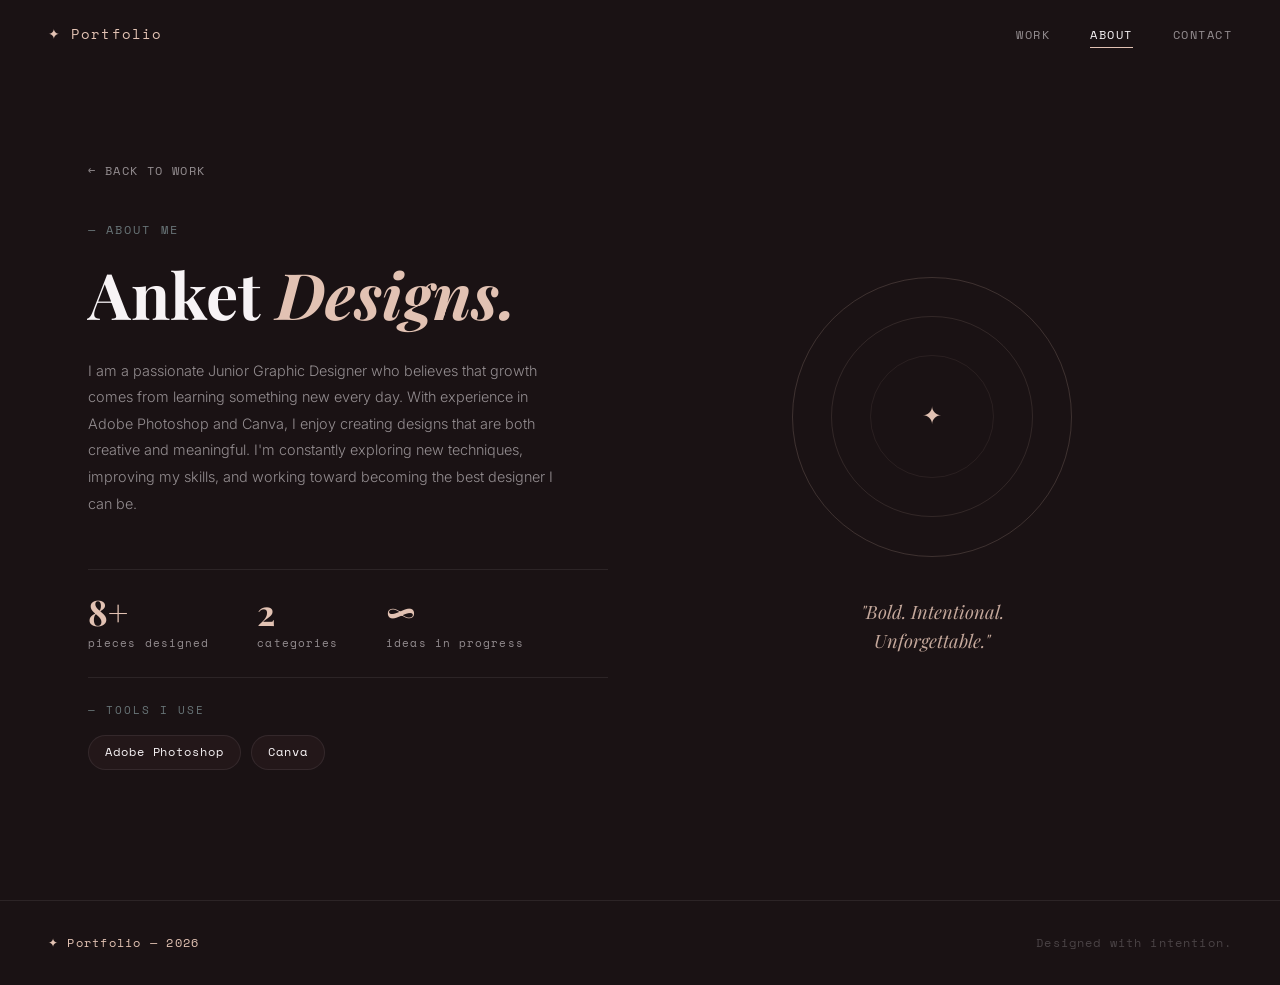
==== pages/about.html @ bacd93e0 "graphics portifolio Vol.2" ====
<!DOCTYPE html>
<html lang="en">
<head>
  <meta charset="UTF-8" />
  <meta name="viewport" content="width=device-width, initial-scale=1.0" />
  <title>About — Aster Teshome</title>
  <link rel="icon" type="image/webp" href="../images/Favicon.webp" />
  <link rel="preconnect" href="https://fonts.googleapis.com" />
  <link rel="preconnect" href="https://fonts.gstatic.com" crossorigin />
  <link href="https://fonts.googleapis.com/css2?family=Playfair+Display:ital,wght@0,400;0,700;1,400&family=Space+Mono:wght@400;700&family=Inter:wght@300;400;500&display=swap" rel="stylesheet" />
  <link rel="stylesheet" href="style.css" />
  <link rel="stylesheet" href="about.css" />
</head>
<body>

  <!-- NAV -->
  <nav class="nav" id="nav">
    <a href="../index.html" class="nav-logo">✦ Portfolio</a>
    <div class="nav-links">
      <a href="../index.html" class="nav-link">Work</a>
      <a href="about.html" class="nav-link active">About</a>
      <a href="contact.html" class="nav-link">Contact</a>
    </div>
    <button class="nav-toggle" id="navToggle" aria-label="Toggle menu">
      <span></span><span></span><span></span>
    </button>
  </nav>

  <!-- ABOUT HERO -->
  <section class="about-hero">

    <!-- Left column -->
    <div class="about-left">

      <a href="../index.html" class="page-back fade-in">← Back to work</a>

      <p class="about-eyebrow fade-in">— About me</p>

      <h1 class="about-headline fade-in">
        Anket <em>Designs.</em>
      </h1>

      <p class="about-bio fade-in">
        I am a passionate Junior Graphic Designer who believes that growth comes from learning something new every day. With experience in Adobe Photoshop and Canva, I enjoy creating designs that are both creative and meaningful. I'm constantly exploring new techniques, improving my skills, and working toward becoming the best designer I can be.
      </p>

      <!-- Stats -->
      <div class="about-rule fade-in"></div>

      <div class="about-stats fade-in">
        <div class="stat">
          <span class="stat-number">8+</span>
          <span class="stat-label">Pieces designed</span>
        </div>
        <div class="stat">
          <span class="stat-number">2</span>
          <span class="stat-label">Categories</span>
        </div>
        <div class="stat">
          <span class="stat-number">∞</span>
          <span class="stat-label">Ideas in progress</span>
        </div>
      </div>

      <div class="about-rule fade-in"></div>

      <!-- Tools -->
      <div class="about-tools fade-in">
        <p class="tools-label">— Tools I use</p>
        <div class="tools-list">
          <span class="tool-pill">Adobe Photoshop</span>
          <span class="tool-pill">Canva</span>
        </div>
      </div>

    </div>

    <!-- Right column -->
    <div class="about-right fade-in">
      <div class="about-orb">
        <div class="orb-ring orb-ring--1"></div>
        <div class="orb-ring orb-ring--2"></div>
        <div class="orb-ring orb-ring--3"></div>
        <span class="orb-star">✦</span>
      </div>
      <p class="about-quote">"Bold. Intentional.<br />Unforgettable."</p>
    </div>

  </section>

  <!-- FOOTER -->
  <footer class="footer">
    <div class="footer-inner">
      <span class="footer-logo">✦ Portfolio — 2026</span>
      <span class="footer-tagline">Designed with intention.</span>
    </div>
  </footer>

  <script src="script.js"></script>
  <script src="about.js"></script>
</body>
</html>
---- pages/style.css ----
/* =============================================
   ASTER TESHOME — GRAPHIX PORTFOLIO
   Global Styles
   ============================================= */

*, *::before, *::after {
  box-sizing: border-box;
  margin: 0;
  padding: 0;
}

:root {
  --bg: #1a1214;
  --bg-2: #201618;
  --bg-card: #231719;
  --border: rgba(247, 243, 245, 0.08);
  --border-hover: rgba(226, 194, 179, 0.45);
  --cream: #F7F3F5;
  --blush: #E2C2B3;
  --slate: #687477;
  --dark: #403234;
  --white: #F7F3F5;
  --white-dim: rgba(247, 243, 245, 0.55);
  --white-faint: rgba(247, 243, 245, 0.22);
  --accent: #E2C2B3;
  --accent-dark: #c9a08e;
  --font-serif: 'Playfair Display', Georgia, serif;
  --font-mono: 'Space Mono', 'Courier New', monospace;
  --font-sans: 'Inter', system-ui, sans-serif;
  --radius: 2px;
  --transition: 0.35s cubic-bezier(0.4, 0, 0.2, 1);
}

html {
  scroll-behavior: smooth;
}

body {
  background-color: var(--bg);
  color: var(--white);
  font-family: var(--font-sans);
  font-weight: 300;
  line-height: 1.6;
  min-height: 100vh;
  overflow-x: hidden;
}

a {
  color: inherit;
  text-decoration: none;
}

img {
  display: block;
  max-width: 100%;
}

/* =============================================
   SCROLLBAR
   ============================================= */
::-webkit-scrollbar { width: 6px; }
::-webkit-scrollbar-track { background: var(--bg); }
::-webkit-scrollbar-thumb { background: var(--slate); border-radius: 3px; }

/* =============================================
   NAV
   ============================================= */
.nav {
  position: fixed;
  top: 0;
  left: 0;
  right: 0;
  z-index: 100;
  display: flex;
  align-items: center;
  justify-content: space-between;
  padding: 1.5rem 3rem;
  background: transparent;
  transition: background var(--transition), padding var(--transition);
}

.nav.scrolled {
  background: rgba(26, 18, 20, 0.92);
  backdrop-filter: blur(12px);
  -webkit-backdrop-filter: blur(12px);
  padding: 1rem 3rem;
  border-bottom: 1px solid var(--border);
}

.nav-logo {
  font-family: var(--font-mono);
  font-size: 0.85rem;
  letter-spacing: 0.08em;
  color: var(--accent);
  transition: opacity var(--transition);
}
.nav-logo:hover { opacity: 0.7; }

.nav-links {
  display: flex;
  gap: 2.5rem;
}

.nav-link {
  font-family: var(--font-mono);
  font-size: 0.78rem;
  letter-spacing: 0.12em;
  text-transform: uppercase;
  color: var(--white-dim);
  transition: color var(--transition);
  position: relative;
}
.nav-link::after {
  content: '';
  position: absolute;
  bottom: -3px;
  left: 0;
  width: 0;
  height: 1px;
  background: var(--accent);
  transition: width var(--transition);
}
.nav-link:hover,
.nav-link.active {
  color: var(--white);
}
.nav-link:hover::after,
.nav-link.active::after {
  width: 100%;
}

.nav-toggle {
  display: none;
  flex-direction: column;
  gap: 5px;
  background: none;
  border: none;
  cursor: pointer;
  padding: 4px;
}
.nav-toggle span {
  display: block;
  width: 24px;
  height: 1px;
  background: var(--white);
  transition: transform var(--transition), opacity var(--transition);
}

/* =============================================
   HERO
   ============================================= */
.hero {
  min-height: 100vh;
  display: flex;
  flex-direction: column;
  justify-content: center;
  align-items: center;
  text-align: center;
  padding: 8rem 3rem 5rem;
  position: relative;
}

.hero::before {
  content: '';
  position: absolute;
  inset: 0;
  background: radial-gradient(ellipse 70% 60% at 50% 40%, rgba(226, 194, 179, 0.06) 0%, transparent 70%);
  pointer-events: none;
}

.hero-eyebrow {
  display: flex;
  align-items: center;
  gap: 0.75rem;
  font-family: var(--font-mono);
  font-size: 0.78rem;
  letter-spacing: 0.14em;
  text-transform: uppercase;
  color: var(--slate);
  margin-bottom: 1.75rem;
}
.dot {
  width: 6px;
  height: 6px;
  border-radius: 50%;
  background: var(--accent);
  flex-shrink: 0;
  animation: pulse 2.5s ease-in-out infinite;
}
@keyframes pulse {
  0%, 100% { opacity: 1; transform: scale(1); }
  50% { opacity: 0.4; transform: scale(0.7); }
}

.hero-title {
  font-family: var(--font-serif);
  font-size: clamp(3rem, 8vw, 7.5rem);
  font-weight: 700;
  line-height: 1.08;
  letter-spacing: -0.02em;
  color: var(--cream);
  margin-bottom: 1.75rem;
  max-width: 14ch;
}
.hero-title em {
  font-style: italic;
  color: var(--blush);
}

.hero-sub {
  font-size: clamp(0.95rem, 1.5vw, 1.1rem);
  color: var(--white-dim);
  line-height: 1.75;
  max-width: 52ch;
  margin-bottom: 3rem;
}

.hero-cta {
  display: flex;
  align-items: center;
  justify-content: center;
  gap: 2.5rem;
}

.btn {
  display: inline-block;
  font-family: var(--font-mono);
  font-size: 0.78rem;
  letter-spacing: 0.12em;
  text-transform: uppercase;
  padding: 0.9rem 2rem;
  border: 1px solid;
  transition: background var(--transition), color var(--transition), border-color var(--transition);
  cursor: pointer;
}

.btn-primary {
  background: var(--blush);
  color: var(--dark);
  border-color: var(--blush);
}
.btn-primary:hover {
  background: transparent;
  color: var(--blush);
}

.btn-secondary {
  background: transparent;
  color: var(--white);
  border-color: var(--border);
}
.btn-secondary:hover {
  border-color: var(--blush);
  color: var(--blush);
}

.scroll-hint {
  font-family: var(--font-mono);
  font-size: 0.75rem;
  letter-spacing: 0.1em;
  color: var(--white-faint);
}

/* =============================================
   WORK SECTION
   ============================================= */
.work {
  padding: 5rem 3rem 8rem;
  max-width: 1200px;
  margin: 0 auto;
}

.section-label {
  font-family: var(--font-mono);
  font-size: 0.72rem;
  letter-spacing: 0.16em;
  text-transform: uppercase;
  color: var(--slate);
  margin-bottom: 1.2rem;
}

.section-title {
  font-family: var(--font-serif);
  font-size: clamp(2rem, 4vw, 3.2rem);
  font-weight: 400;
  color: var(--cream);
  margin-bottom: 4rem;
}

.cards {
  display: grid;
  grid-template-columns: repeat(auto-fit, minmax(320px, 1fr));
  gap: 1.5rem;
}

.card {
  display: block;
  background: var(--bg-card);
  border: 1px solid var(--border);
  padding: 3rem 2.5rem;
  transition: border-color var(--transition), background var(--transition), transform var(--transition);
  position: relative;
  overflow: hidden;
}
.card::before {
  content: '';
  position: absolute;
  bottom: 0;
  left: 0;
  right: 0;
  height: 2px;
  background: var(--blush);
  transform: scaleX(0);
  transform-origin: left;
  transition: transform var(--transition);
}
.card:hover {
  border-color: var(--border-hover);
  background: #2a1d1f;
  transform: translateY(-4px);
}
.card:hover::before {
  transform: scaleX(1);
}

.card-number {
  font-family: var(--font-mono);
  font-size: 0.72rem;
  letter-spacing: 0.14em;
  color: var(--slate);
  margin-bottom: 2rem;
}

.card-title {
  font-family: var(--font-serif);
  font-size: 1.55rem;
  font-weight: 700;
  color: var(--cream);
  line-height: 1.2;
  margin-bottom: 1rem;
}

.card-desc {
  font-size: 0.88rem;
  color: var(--white-dim);
  line-height: 1.7;
  margin-bottom: 2rem;
}

.card-meta {
  display: flex;
  justify-content: space-between;
  align-items: center;
}

.card-count {
  font-family: var(--font-mono);
  font-size: 0.72rem;
  letter-spacing: 0.1em;
  color: var(--white-faint);
}

.card-cta {
  font-family: var(--font-mono);
  font-size: 0.75rem;
  letter-spacing: 0.1em;
  color: var(--blush);
  transition: letter-spacing var(--transition);
}
.card:hover .card-cta {
  letter-spacing: 0.18em;
}

/* =============================================
   FOOTER
   ============================================= */
.footer {
  border-top: 1px solid var(--border);
  padding: 2rem 3rem;
}
.footer-inner {
  max-width: 1200px;
  margin: 0 auto;
  display: flex;
  justify-content: space-between;
  align-items: center;
}
.footer-logo {
  font-family: var(--font-mono);
  font-size: 0.78rem;
  letter-spacing: 0.1em;
  color: var(--blush);
}
.footer-tagline {
  font-family: var(--font-mono);
  font-size: 0.72rem;
  letter-spacing: 0.1em;
  color: var(--white-faint);
}

/* =============================================
   PAGE HEADER (shared across sub-pages)
   ============================================= */
.page-header {
  padding: 10rem 3rem 5rem;
  max-width: 1200px;
  margin: 0 auto;
}
.page-back {
  display: inline-flex;
  align-items: center;
  gap: 0.5rem;
  font-family: var(--font-mono);
  font-size: 0.72rem;
  letter-spacing: 0.12em;
  text-transform: uppercase;
  color: var(--white-dim);
  margin-bottom: 2.5rem;
  transition: color var(--transition);
}
.page-back:hover { color: var(--blush); }

.page-eyebrow {
  font-family: var(--font-mono);
  font-size: 0.72rem;
  letter-spacing: 0.16em;
  text-transform: uppercase;
  color: var(--slate);
  margin-bottom: 1rem;
}

.page-title {
  font-family: var(--font-serif);
  font-size: clamp(2.5rem, 6vw, 5.5rem);
  font-weight: 700;
  line-height: 1.08;
  color: var(--cream);
  margin-bottom: 1.5rem;
}
.page-title em {
  font-style: italic;
  color: var(--blush);
}

.page-desc {
  font-size: 1rem;
  color: var(--white-dim);
  max-width: 55ch;
  line-height: 1.75;
}

/* =============================================
   GALLERY GRID (shared)
   ============================================= */
.gallery-section {
  padding: 0 3rem 8rem;
  max-width: 1200px;
  margin: 0 auto;
}

.gallery-grid {
  display: grid;
  grid-template-columns: repeat(auto-fill, minmax(340px, 1fr));
  gap: 12px;
  background: transparent;
}

.gallery-item {
  background: var(--bg-card);
  position: relative;
  overflow: hidden;
  cursor: pointer;
  aspect-ratio: 4 / 3;
}
.gallery-item img {
  width: 100%;
  height: 100%;
  object-fit: cover;
  transition: transform 0.6s cubic-bezier(0.4, 0, 0.2, 1), filter 0.6s ease;
  filter: saturate(0.85);
}
.gallery-item:hover img {
  transform: scale(1.05);
  filter: saturate(1);
}
.gallery-item-overlay {
  position: absolute;
  inset: 0;
  background: linear-gradient(to top, rgba(0,0,0,0.85) 0%, transparent 50%);
  opacity: 0;
  transition: opacity var(--transition);
  display: flex;
  flex-direction: column;
  justify-content: flex-end;
  padding: 1.75rem;
}
.gallery-item:hover .gallery-item-overlay {
  opacity: 1;
}
.gallery-item-title {
  font-family: var(--font-serif);
  font-size: 1rem;
  color: var(--cream);
  line-height: 1.35;
  margin-bottom: 0.35rem;
}
.gallery-item-tag {
  font-family: var(--font-mono);
  font-size: 0.65rem;
  letter-spacing: 0.12em;
  text-transform: uppercase;
  color: var(--blush);
}

/* =============================================
   LIGHTBOX
   ============================================= */
.lightbox {
  position: fixed;
  inset: 0;
  z-index: 200;
  background: rgba(64, 50, 52, 0.92);
  display: flex;
  align-items: center;
  justify-content: center;
  opacity: 0;
  pointer-events: none;
  transition: opacity 0.3s ease;
}
.lightbox.active {
  opacity: 1;
  pointer-events: all;
}
.lightbox-img {
  max-width: 90vw;
  max-height: 85vh;
  object-fit: contain;
  border: 1px solid rgba(247, 243, 245, 0.2);
}
.lightbox-close {
  position: absolute;
  top: 1.5rem;
  right: 2rem;
  font-family: var(--font-mono);
  font-size: 1.5rem;
  color: var(--bg);
  background: none;
  border: none;
  cursor: pointer;
  transition: color var(--transition);
}
.lightbox-close:hover { color: var(--blush); }
.lightbox-caption {
  position: absolute;
  bottom: 2rem;
  left: 50%;
  transform: translateX(-50%);
  font-family: var(--font-mono);
  font-size: 0.75rem;
  letter-spacing: 0.1em;
  color: rgba(247, 243, 245, 0.6);
  text-align: center;
  max-width: 60ch;
}
.lightbox-nav {
  position: absolute;
  top: 50%;
  transform: translateY(-50%);
  font-family: var(--font-mono);
  font-size: 1.2rem;
  color: rgba(247, 243, 245, 0.6);
  background: none;
  border: none;
  cursor: pointer;
  transition: color var(--transition);
  padding: 1rem;
}
.lightbox-nav:hover { color: var(--blush); }
.lightbox-prev { left: 1.5rem; }
.lightbox-next { right: 1.5rem; }

/* =============================================
   ABOUT PAGE
   ============================================= */
.about-grid {
  display: grid;
  grid-template-columns: 1fr 1fr;
  gap: 5rem;
  padding: 0 3rem 8rem;
  max-width: 1200px;
  margin: 0 auto;
  align-items: start;
}

.about-text h2 {
  font-family: var(--font-serif);
  font-size: 2rem;
  font-weight: 700;
  color: var(--cream);
  margin-bottom: 1.5rem;
}
.about-text p {
  font-size: 0.95rem;
  color: var(--white-dim);
  line-height: 1.85;
  margin-bottom: 1.25rem;
}
.about-text .gold-rule {
  width: 40px;
  height: 1px;
  background: var(--blush);
  margin: 2rem 0;
}

.about-skills h3 {
  font-family: var(--font-mono);
  font-size: 0.72rem;
  letter-spacing: 0.16em;
  text-transform: uppercase;
  color: var(--slate);
  margin-bottom: 1.5rem;
}
.skill-list {
  list-style: none;
  display: flex;
  flex-direction: column;
  gap: 0.75rem;
}
.skill-list li {
  display: flex;
  align-items: center;
  gap: 0.75rem;
  font-size: 0.88rem;
  color: var(--white-dim);
}
.skill-list li::before {
  content: '—';
  color: var(--gold);
  font-family: var(--font-mono);
  font-size: 0.75rem;
}

/* =============================================
   CONTACT PAGE
   ============================================= */
.contact-grid {
  display: grid;
  grid-template-columns: 1fr 1fr;
  gap: 5rem;
  padding: 0 3rem 8rem;
  max-width: 1200px;
  margin: 0 auto;
}

.contact-info h2 {
  font-family: var(--font-serif);
  font-size: 1.75rem;
  font-weight: 700;
  color: var(--cream);
  margin-bottom: 1.25rem;
}
.contact-info p {
  font-size: 0.9rem;
  color: var(--white-dim);
  line-height: 1.8;
  margin-bottom: 2rem;
}
.contact-links {
  display: flex;
  flex-direction: column;
  gap: 1rem;
}
.contact-link {
  display: flex;
  align-items: center;
  gap: 0.75rem;
  font-family: var(--font-mono);
  font-size: 0.78rem;
  letter-spacing: 0.08em;
  color: var(--white-dim);
  transition: color var(--transition);
}
.contact-link:hover { color: var(--blush); }
.contact-link-icon {
  font-size: 1rem;
}

.contact-form {
  display: flex;
  flex-direction: column;
  gap: 1.25rem;
}

.form-group {
  display: flex;
  flex-direction: column;
  gap: 0.5rem;
}
.form-group label {
  font-family: var(--font-mono);
  font-size: 0.68rem;
  letter-spacing: 0.14em;
  text-transform: uppercase;
  color: var(--white-dim);
}
.form-group input,
.form-group textarea {
  background: var(--bg-card);
  border: 1px solid var(--border);
  color: var(--cream);
  font-family: var(--font-sans);
  font-size: 0.9rem;
  padding: 0.9rem 1.1rem;
  outline: none;
  resize: none;
  transition: border-color var(--transition);
}
.form-group input::placeholder,
.form-group textarea::placeholder {
  color: var(--white-faint);
}
.form-group input:focus,
.form-group textarea:focus {
  border-color: var(--blush);
}
.form-group textarea {
  min-height: 140px;
}

.form-submit {
  align-self: flex-start;
  margin-top: 0.5rem;
}

.form-msg {
  font-family: var(--font-mono);
  font-size: 0.75rem;
  letter-spacing: 0.08em;
  display: none;
}
.form-msg.success { color: #7ec897; }
.form-msg.error { color: #e07a7a; }

/* =============================================
   RESPONSIVE
   ============================================= */
.break-lg { display: block; }

@media (max-width: 900px) {
  .about-grid,
  .contact-grid {
    grid-template-columns: 1fr;
    gap: 3rem;
  }
  .break-lg { display: none; }
}

@media (max-width: 768px) {
  .nav { padding: 1.25rem 1.5rem; }
  .nav.scrolled { padding: 0.9rem 1.5rem; }
  .nav-links { display: none; }
  .nav-toggle { display: flex; }

  .hero { padding: 7rem 1.5rem 4rem; }
  .work { padding: 4rem 1.5rem 6rem; }
  .gallery-section,
  .about-grid,
  .contact-grid,
  .page-header { padding-left: 1.5rem; padding-right: 1.5rem; }
  .footer { padding: 1.5rem; }
  .footer-inner { flex-direction: column; gap: 0.5rem; text-align: center; }
  .hero-cta { flex-direction: column; align-items: center; gap: 1rem; }
  .gallery-grid { grid-template-columns: 1fr; }
}

/* Mobile nav open state */
.nav-open .nav-links {
  display: flex;
  flex-direction: column;
  position: fixed;
  inset: 0;
  background: var(--bg);
  justify-content: center;
  align-items: center;
  gap: 2.5rem;
  z-index: 90;
}
.nav-open .nav-link {
  font-size: 1.1rem;
}
.nav-open .nav-toggle span:nth-child(1) {
  transform: translateY(6px) rotate(45deg);
}
.nav-open .nav-toggle span:nth-child(2) {
  opacity: 0;
}
.nav-open .nav-toggle span:nth-child(3) {
  transform: translateY(-6px) rotate(-45deg);
}

/* =============================================
   FADE-IN ANIMATION
   ============================================= */
.fade-in {
  opacity: 0;
  transform: translateY(24px);
  transition: opacity 0.7s ease, transform 0.7s ease;
}
.fade-in.visible {
  opacity: 1;
  transform: none;
}
---- pages/about.css ----
/* =============================================
   ABOUT PAGE
   ============================================= */

.about-hero {
  min-height: 100vh;
  display: grid;
  grid-template-columns: 1fr 1fr;
  gap: 4rem;
  align-items: center;
  padding: 8rem 3rem 6rem;
  max-width: 1200px;
  margin: 0 auto;
}

/* ── Left column ── */
.about-left {
  display: flex;
  flex-direction: column;
  gap: 0;
}

.about-left .page-back {
  margin-bottom: 2.5rem;
}

.about-eyebrow {
  font-family: var(--font-mono);
  font-size: 0.72rem;
  letter-spacing: 0.18em;
  text-transform: uppercase;
  color: var(--slate);
  margin-bottom: 1.25rem;
}

.about-headline {
  font-family: var(--font-serif);
  font-size: clamp(2.6rem, 5vw, 4.5rem);
  font-weight: 700;
  line-height: 1.1;
  color: var(--cream);
  margin-bottom: 1.75rem;
}
.about-headline em {
  font-style: italic;
  color: var(--blush);
}

.about-bio {
  font-size: 0.9rem;
  color: var(--white-dim);
  line-height: 1.85;
  max-width: 54ch;
  margin-bottom: 1.75rem;
}

/* Divider rule */
.about-rule {
  width: 100%;
  height: 1px;
  background: var(--border);
  margin: 1.5rem 0;
}

/* ── Stats ── */
.about-stats {
  display: flex;
  gap: 3rem;
  align-items: flex-start;
}

.stat {
  display: flex;
  flex-direction: column;
  gap: 0.35rem;
}

.stat-number {
  font-family: var(--font-serif);
  font-size: 2.2rem;
  font-weight: 700;
  color: var(--blush);
  line-height: 1;
}

.stat-label {
  font-family: var(--font-mono);
  font-size: 0.68rem;
  letter-spacing: 0.1em;
  color: var(--white-dim);
  text-transform: lowercase;
}

/* ── Tools ── */
.about-tools {
  display: flex;
  flex-direction: column;
  gap: 1rem;
}

.tools-label {
  font-family: var(--font-mono);
  font-size: 0.68rem;
  letter-spacing: 0.18em;
  text-transform: uppercase;
  color: var(--slate);
}

.tools-list {
  display: flex;
  flex-wrap: wrap;
  gap: 0.65rem;
}

.tool-pill {
  font-family: var(--font-mono);
  font-size: 0.72rem;
  letter-spacing: 0.08em;
  color: var(--cream);
  border: 1px solid var(--border);
  padding: 0.45rem 1rem;
  border-radius: 999px;
  background: var(--bg-card);
  transition: border-color var(--transition), color var(--transition);
}
.tool-pill:hover {
  border-color: var(--blush);
  color: var(--blush);
}

/* ── Right column — orb ── */
.about-right {
  display: flex;
  flex-direction: column;
  align-items: center;
  gap: 2.5rem;
}

.about-orb {
  position: relative;
  width: 280px;
  height: 280px;
  display: flex;
  align-items: center;
  justify-content: center;
  flex-shrink: 0;
}

.orb-ring {
  position: absolute;
  border-radius: 50%;
  border: 1px solid rgba(226, 194, 179, 0.18);
}
.orb-ring--1 { width: 100%; height: 100%; }
.orb-ring--2 { width: 72%;  height: 72%;  border-color: rgba(226, 194, 179, 0.12); }
.orb-ring--3 { width: 44%;  height: 44%;  border-color: rgba(226, 194, 179, 0.08); }

.orb-star {
  font-size: 1.5rem;
  color: var(--blush);
  position: relative;
  z-index: 1;
  animation: orb-spin 8s linear infinite;
}
@keyframes orb-spin {
  from { transform: rotate(0deg); }
  to   { transform: rotate(360deg); }
}

.about-quote {
  font-family: var(--font-serif);
  font-style: italic;
  font-size: 1.15rem;
  color: var(--blush);
  text-align: center;
  line-height: 1.6;
  opacity: 0.85;
}

/* ── Responsive ── */
@media (max-width: 860px) {
  .about-hero {
    grid-template-columns: 1fr;
    padding: 7rem 1.5rem 5rem;
    gap: 3rem;
  }

  .about-right {
    order: -1;
  }

  .about-orb {
    width: 200px;
    height: 200px;
  }
}
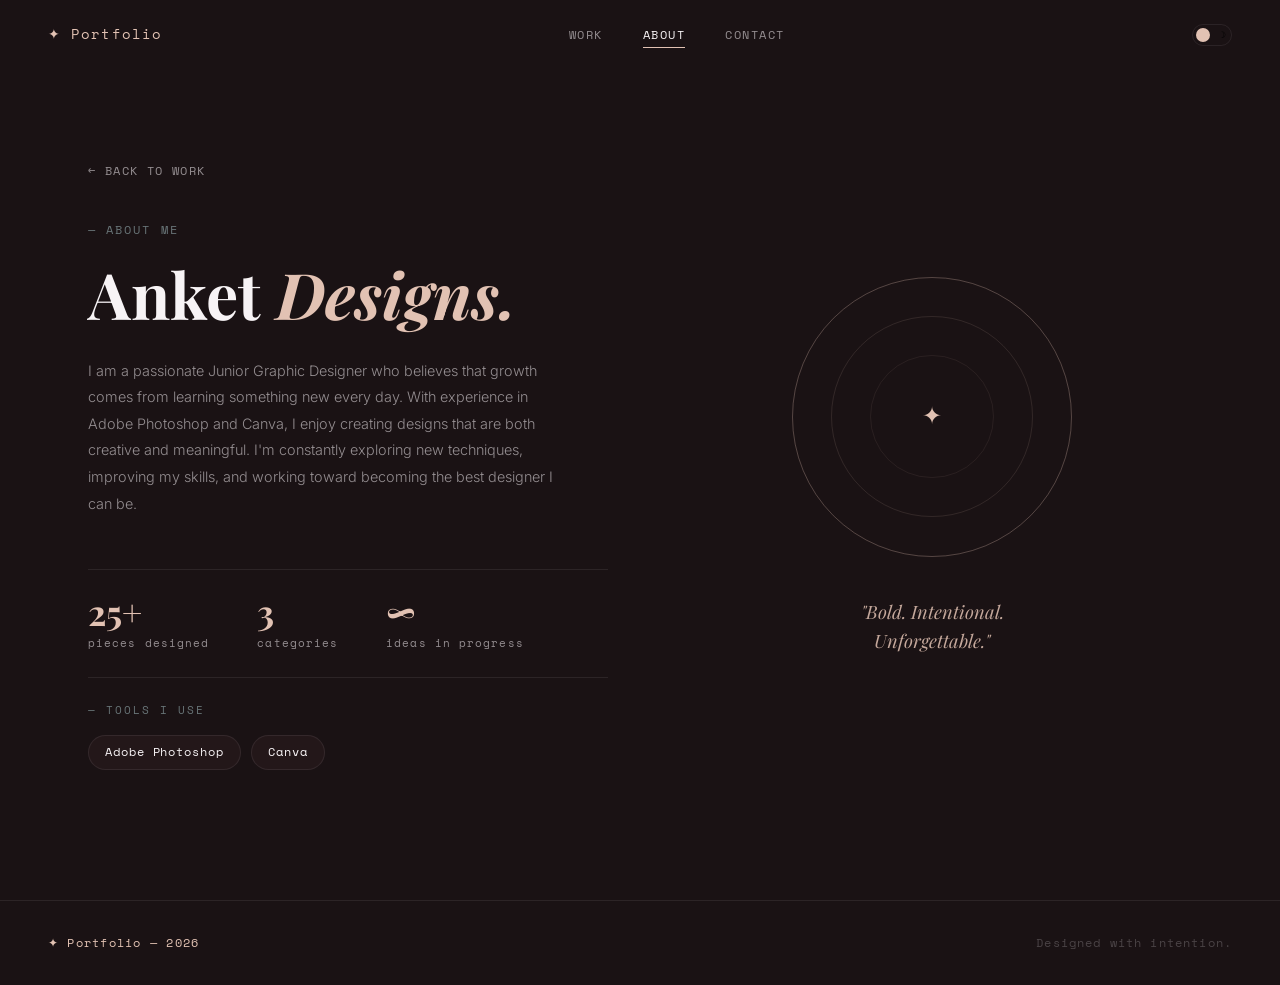
==== commit 16989acd: "feat(portfolio): Add fellowship graphics portfolio section and dark mode support - Add 17 new fellow" ====
--- a/pages/about.html
+++ b/pages/about.html
@@ -21,9 +21,15 @@
       <a href="about.html" class="nav-link active">About</a>
       <a href="contact.html" class="nav-link">Contact</a>
     </div>
-    <button class="nav-toggle" id="navToggle" aria-label="Toggle menu">
-      <span></span><span></span><span></span>
-    </button>
+    <div class="nav-right">
+      <button class="theme-toggle" id="themeToggle" aria-label="Toggle light/dark mode">
+        <span class="theme-toggle-icon theme-toggle-icon--dark">☽</span>
+        <span class="theme-toggle-icon theme-toggle-icon--light">☀</span>
+      </button>
+      <button class="nav-toggle" id="navToggle" aria-label="Toggle menu">
+        <span></span><span></span><span></span>
+      </button>
+    </div>
   </nav>
 
   <!-- ABOUT HERO -->
@@ -49,11 +55,11 @@
 
       <div class="about-stats fade-in">
         <div class="stat">
-          <span class="stat-number">8+</span>
+          <span class="stat-number">25+</span>
           <span class="stat-label">Pieces designed</span>
         </div>
         <div class="stat">
-          <span class="stat-number">2</span>
+          <span class="stat-number">3</span>
           <span class="stat-label">Categories</span>
         </div>
         <div class="stat">
--- a/pages/style.css
+++ b/pages/style.css
@@ -9,6 +9,7 @@
   padding: 0;
 }
 
+/* ── DARK MODE (default) ── */
 :root {
   --bg: #1a1214;
   --bg-2: #201618;
@@ -24,11 +25,35 @@
   --white-faint: rgba(247, 243, 245, 0.22);
   --accent: #E2C2B3;
   --accent-dark: #c9a08e;
+  --nav-scrolled-bg: rgba(26, 18, 20, 0.92);
+  --card-hover-bg: #2a1d1f;
+  --mobile-nav-bg: #1a1214;
   --font-serif: 'Playfair Display', Georgia, serif;
   --font-mono: 'Space Mono', 'Courier New', monospace;
   --font-sans: 'Inter', system-ui, sans-serif;
   --radius: 2px;
   --transition: 0.35s cubic-bezier(0.4, 0, 0.2, 1);
+}
+
+/* ── LIGHT MODE ── */
+[data-theme="light"] {
+  --bg: #e8e0dd;
+  --bg-2: #dfd6d2;
+  --bg-card: #d6ccc8;
+  --border: rgba(64, 50, 52, 0.12);
+  --border-hover: rgba(202, 162, 150, 0.45);
+  --cream: #2a1a1c;
+  --blush: #CAA296;
+  --slate: #687477;
+  --dark: #e8e0dd;
+  --white: #2a1a1c;
+  --white-dim: rgba(42, 26, 28, 0.6);
+  --white-faint: rgba(42, 26, 28, 0.35);
+  --accent: #CAA296;
+  --accent-dark: #a8796a;
+  --nav-scrolled-bg: rgba(232, 224, 221, 0.92);
+  --card-hover-bg: #cec3be;
+  --mobile-nav-bg: #e8e0dd;
 }
 
 html {
@@ -80,7 +105,7 @@
 }
 
 .nav.scrolled {
-  background: rgba(26, 18, 20, 0.92);
+  background: var(--nav-scrolled-bg);
   backdrop-filter: blur(12px);
   -webkit-backdrop-filter: blur(12px);
   padding: 1rem 3rem;
@@ -127,6 +152,13 @@
 .nav-link:hover::after,
 .nav-link.active::after {
   width: 100%;
+}
+
+/* Right-side nav cluster: toggle + hamburger */
+.nav-right {
+  display: flex;
+  align-items: center;
+  gap: 1rem;
 }
 
 .nav-toggle {
@@ -316,7 +348,7 @@
 }
 .card:hover {
   border-color: var(--border-hover);
-  background: #2a1d1f;
+  background: var(--card-hover-bg);
   transform: translateY(-4px);
 }
 .card:hover::before {
@@ -519,7 +551,7 @@
   position: fixed;
   inset: 0;
   z-index: 200;
-  background: rgba(64, 50, 52, 0.92);
+  background: rgba(26, 18, 20, 0.95);
   display: flex;
   align-items: center;
   justify-content: center;
@@ -773,13 +805,18 @@
   .gallery-grid { grid-template-columns: 1fr; }
 }
 
+/* Smooth theme color transitions */
+body {
+  transition: background-color 0.4s ease, color 0.4s ease;
+}
+
 /* Mobile nav open state */
 .nav-open .nav-links {
   display: flex;
   flex-direction: column;
   position: fixed;
   inset: 0;
-  background: var(--bg);
+  background: var(--mobile-nav-bg);
   justify-content: center;
   align-items: center;
   gap: 2.5rem;
@@ -797,6 +834,66 @@
 .nav-open .nav-toggle span:nth-child(3) {
   transform: translateY(-6px) rotate(-45deg);
 }
+
+/* Light mode footer */
+[data-theme="light"] .footer {
+  background: #d9cfc9;
+  border-top-color: rgba(64, 50, 52, 0.15);
+}
+
+/* =============================================
+   THEME TOGGLE BUTTON
+   ============================================= */
+.theme-toggle {
+  background: none;
+  border: 1px solid var(--border);
+  cursor: pointer;
+  width: 40px;
+  height: 22px;
+  border-radius: 999px;
+  position: relative;
+  padding: 0;
+  flex-shrink: 0;
+  transition: border-color var(--transition), background var(--transition);
+}
+.theme-toggle:hover {
+  border-color: var(--blush);
+}
+/* the sliding knob */
+.theme-toggle::after {
+  content: '';
+  position: absolute;
+  top: 3px;
+  left: 3px;
+  width: 14px;
+  height: 14px;
+  border-radius: 50%;
+  background: var(--blush);
+  transition: transform var(--transition), background var(--transition);
+}
+[data-theme="light"] .theme-toggle::after {
+  transform: translateX(18px);
+}
+/* icon inside — sun / moon drawn with box-shadow trick */
+.theme-toggle-icon {
+  position: absolute;
+  top: 50%;
+  transform: translateY(-50%);
+  font-size: 0.55rem;
+  line-height: 1;
+  pointer-events: none;
+  transition: opacity var(--transition);
+}
+.theme-toggle-icon--dark {
+  right: 5px;
+  opacity: 1;
+}
+.theme-toggle-icon--light {
+  left: 5px;
+  opacity: 0;
+}
+[data-theme="light"] .theme-toggle-icon--dark  { opacity: 0; }
+[data-theme="light"] .theme-toggle-icon--light { opacity: 1; }
 
 /* =============================================
    FADE-IN ANIMATION
--- a/pages/about.css
+++ b/pages/about.css
@@ -149,7 +149,7 @@
 .orb-ring {
   position: absolute;
   border-radius: 50%;
-  border: 1px solid rgba(226, 194, 179, 0.18);
+  border: 1px solid rgba(226, 194, 179, 0.295);
 }
 .orb-ring--1 { width: 100%; height: 100%; }
 .orb-ring--2 { width: 72%;  height: 72%;  border-color: rgba(226, 194, 179, 0.12); }
@@ -176,6 +176,11 @@
   line-height: 1.6;
   opacity: 0.85;
 }
+
+/* ── Light mode orb — darker rings so they show against warm background ── */
+[data-theme="light"] .orb-ring--1 { border-color: rgba(154, 90, 66, 0.35); }
+[data-theme="light"] .orb-ring--2 { border-color: rgba(154, 90, 66, 0.22); }
+[data-theme="light"] .orb-ring--3 { border-color: rgba(154, 90, 66, 0.14); }
 
 /* ── Responsive ── */
 @media (max-width: 860px) {
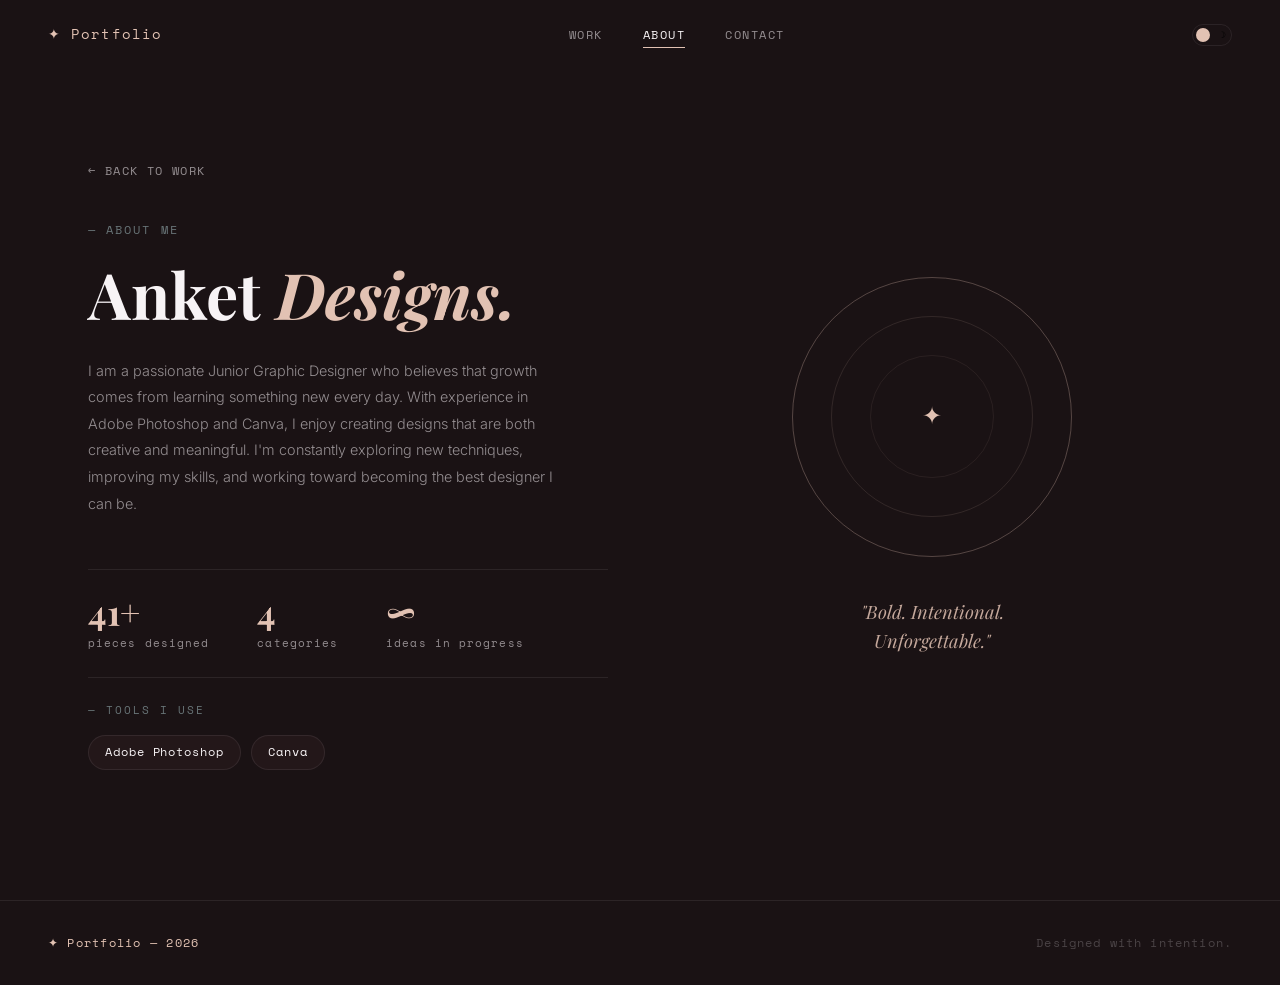
==== commit e4ddcd93: "feat(aws): Add AWS Student Builders graphics portfolio section - Add 16 AWS Student Builders promoti" ====
--- a/pages/about.html
+++ b/pages/about.html
@@ -55,11 +55,11 @@
 
       <div class="about-stats fade-in">
         <div class="stat">
-          <span class="stat-number">25+</span>
+          <span class="stat-number">41+</span>
           <span class="stat-label">Pieces designed</span>
         </div>
         <div class="stat">
-          <span class="stat-number">3</span>
+          <span class="stat-number">4</span>
           <span class="stat-label">Categories</span>
         </div>
         <div class="stat">
